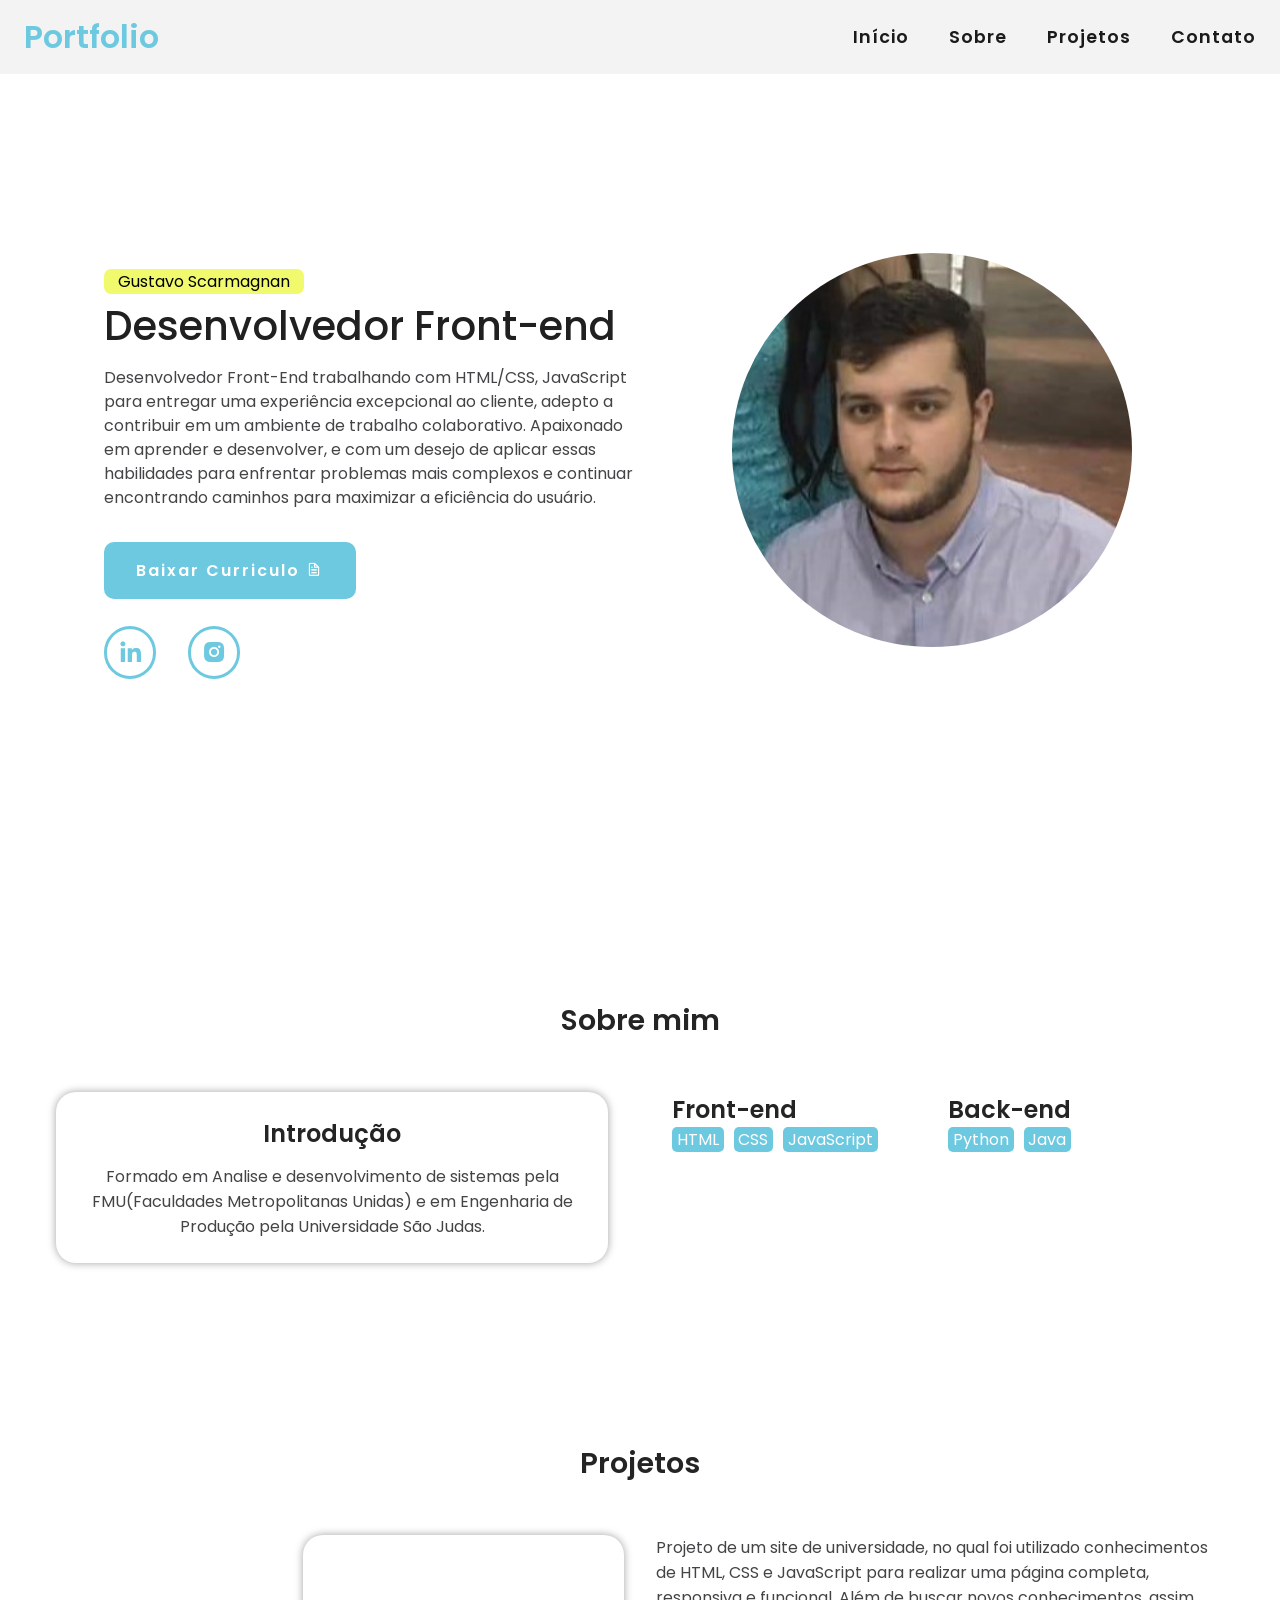
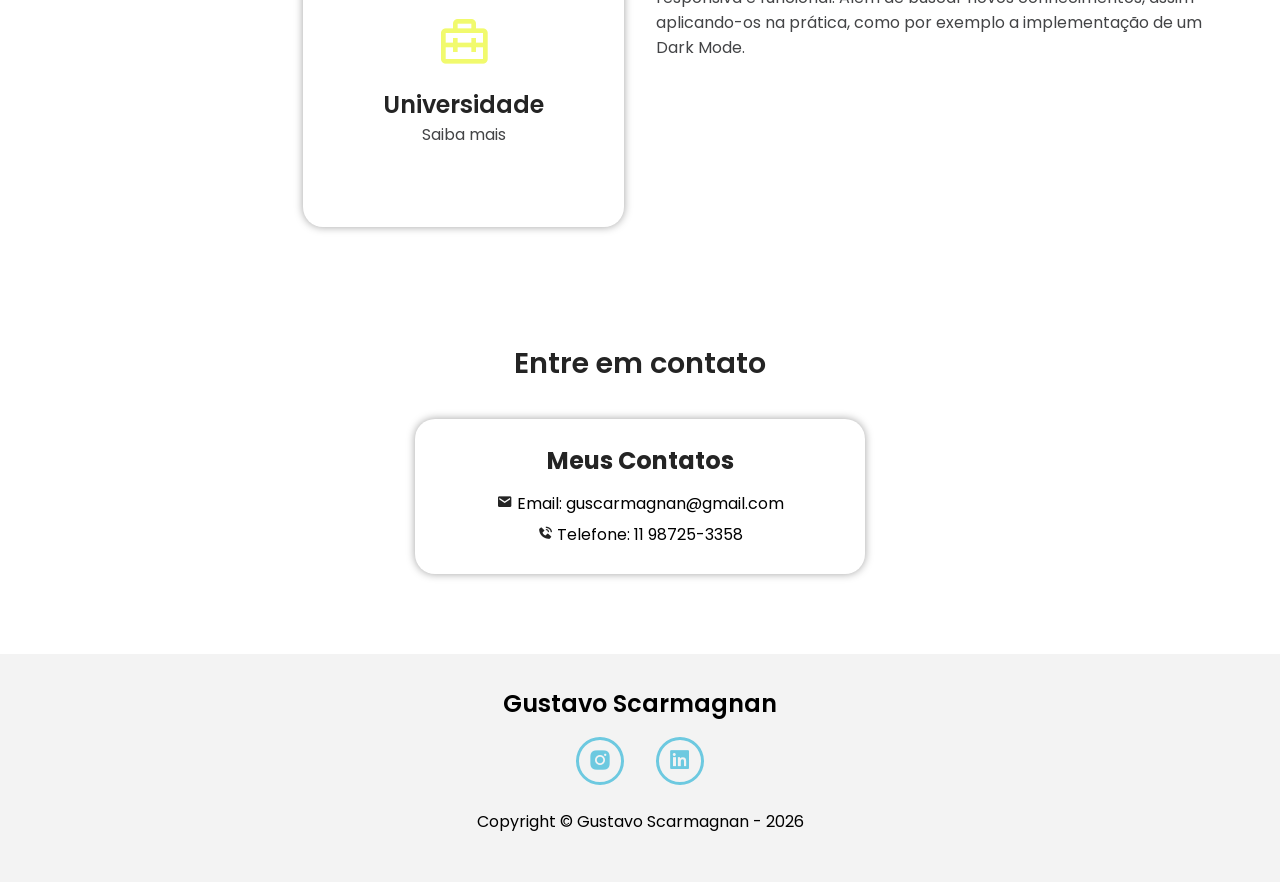
==== index.html @ de971dc3 "Add files via upload" ====
<!DOCTYPE html>
<html lang="en">
  <head>
    <meta charset="UTF-8" />
    <meta name="viewport" content="width=device-width, initial-scale=1.0" />
    <title>Portfolio</title>
    <link
      href="https://unpkg.com/boxicons@2.1.4/css/boxicons.min.css"
      rel="stylesheet"
    />
    <link rel="stylesheet" href="style.css" />
  </head>
  <body>
    <header class="header">
      <div class="logo-nav">
        <a href="#">Portfolio</a>
      </div>
      <div class="navigation">
        <ul class="nav-bar">
          <input type="checkbox" id="check" />
          <span class="menu">
            <li><a href="#home">Início</a></li>
            <li><a href="#about">Sobre</a></li>
            <li><a href="#projects">Projetos</a></li>
            <li><a href="#contact">Contato</a></li>

            <label for="check" class="close-menu"
              ><i class="bx bx-x-circle"></i
            ></label>
          </span>
          <label for="check" class="open-menu"
            ><i class="bx bx-menu"></i
          ></label>
        </ul>
      </div>
    </header>

    <section id="home" class="home">
      <div class="section_container">
        <div class="content">
          <div class="name">Gustavo Scarmagnan</div>
          <h2 class="title">
            Desenvolvedor <span class="wrap">Front-end</span>
          </h2>
          <p class="resume">
            Desenvolvedor Front-End trabalhando com HTML/CSS, JavaScript para
            entregar uma experiência excepcional ao cliente, adepto a contribuir
            em um ambiente de trabalho colaborativo. Apaixonado em aprender e
            desenvolver, e com um desejo de aplicar essas habilidades para
            enfrentar problemas mais complexos e continuar encontrando caminhos
            para maximizar a eficiência do usuário.
          </p>
          <div class="action-btn">
            <a
              href="misc/Gustavo Scarmagnan - Curriculo.pdf"
              download="Curriculo-Gustavo Scarmagnan"
              ><button class="cv-btn">
                Baixar Curriculo <i class="bx bx-file"></i></button
            ></a>
          </div>
          <div class="social-links">
            <div class="icon">
              <a
                href="https://www.linkedin.com/in/gustavo-scarmagnan-cassiano-1b5922148/"
                target="_blank"
                ><i class="bx bxl-linkedin"></i
              ></a>
            </div>
            <div class="icon">
              <a
                href="https://www.instagram.com/guscarmagnan/?hl=pt-br"
                target="_blank"
                ><i class="bx bxl-instagram-alt"></i
              ></a>
            </div>
          </div>
        </div>
        <div class="profile-pic">
          <img src="images/profile-pic.jpg" alt="Profile Pic" />
        </div>
      </div>
    </section>

    <section id="about" class="about">
      <div class="section-title">
        <h2>Sobre mim</h2>
      </div>
      <div class="section_container2">
        <div class="introduction">
          <div class="introduction-title">
            <h2>Introdução</h2>
          </div>
          <p class="introduction-p">
            Formado em Analise e desenvolvimento de sistemas pela FMU(Faculdades
            Metropolitanas Unidas) e em Engenharia de Produção pela Universidade
            São Judas.
          </p>
        </div>
        <div class="skills">
          <div class="skill-box">
            <div class="skills-header">
              <h2>Front-end</h2>
            </div>
            <div class="skills-list">
              <span>HTML</span>
              <span>CSS</span>
              <span class="span">JavaScript</span>
            </div>
          </div>
          <div class="skill-box">
            <div class="skills-header">
              <h2>Back-end</h2>
            </div>
            <div class="skills-list">
              <span>Python</span>
              <span>Java</span>
            </div>
          </div>
        </div>
      </div>
    </section>

    <section id="projects" class="projects">
      <div class="section-title">
        <h2>Projetos</h2>
      </div>
      <div class="section_container3">
        <div class="container1">
          <a href="university project/univesity.html" target="_blank">
            <button class="site-btn">
              <i class="bx bx-briefcase-alt-2"></i>
              <h2>Universidade</h2>
              <p>Saiba mais</p>
            </button>
          </a>
        </div>
        <div class="container-info">
          <p>
            Projeto de um site de universidade, no qual foi utilizado
            conhecimentos de HTML, CSS e JavaScript para realizar uma página
            completa, responsiva e funcional. Além de buscar novos
            conhecimentos, assim aplicando-os na prática, como por exemplo a
            implementação de um Dark Mode.
          </p>
        </div>
      </div>
    </section>

    <section id="contact" class="contact">
      <div class="section-title">
        <h2>Entre em contato</h2>
      </div>
      <div class="container-contact">
        <div class="contact-title">
          <h2>Meus Contatos</h2>
        </div>
        <div class="contact1">
          <p><i class="bx bxs-envelope"></i> Email: guscarmagnan@gmail.com</p>
          <p><i class="bx bxs-phone-call"></i> Telefone: 11 98725-3358</p>
        </div>
      </div>
    </section>

    <footer>
      <div class="footer-title">
        <h2>Gustavo Scarmagnan</h2>
      </div>
      <div class="footer-links">
        <a
          href="https://www.instagram.com/guscarmagnan/?hl=pt-br"
          target="_blank"
          ><i class="bx bxl-instagram-alt"></i
        ></a>
        <a
          href="https://www.linkedin.com/in/gustavo-scarmagnan-cassiano-1b5922148/"
          target="_blank"
          ><i class="bx bxl-linkedin-square"></i
        ></a>
      </div>
      <div class="footer-copy">
        <p>
          Copyright &copy; Gustavo Scarmagnan -
          <script>
            document.write(new Date().getFullYear());
          </script>
        </p>
      </div>
    </footer>
  </body>
</html>
---- style.css ----
@import url('https://fonts.googleapis.com/css2?family=Poppins:ital,wght@0,100;0,200;0,300;0,400;0,500;0,600;0,700;0,800;0,900;1,100;1,200;1,300;1,400;1,500;1,600;1,700;1,800;1,900&display=swap');

:root {
  --primary-color: #6dc9e0;
  --secondary-color:  rgb(241, 250, 109);
  --accent-color: #6dc9e0;
  --background-color: white;
  --background-color2: rgb(243, 243, 243);
  --text-color: #434446;
  --title-color: rgb(36, 36, 36);
  --shadow-box: 0px 0px 8px 0px rgba(0, 0, 0, 0.37);
}

* {
    font-family: 'Poppins', sans-serif;
    padding: 0;
    margin: 0;
    box-sizing: border-box;
}

header {
    padding: 0.8rem 1.5rem;
    align-items: center;
    justify-content: space-between;
    display: flex;
    width: 100%;
    z-index: 99;
    position: fixed;
    background-color: var(--background-color2);
    top: 0;
    left: 0;
}

.logo-nav a {
    font-size: 2rem;
    font-weight: 600;
    color: var(--primary-color);
    text-decoration: none;
    align-items: center;
    display: flex;
}

.nav-bar {
    display: flex;
    list-style: none;
}

.nav-bar a {
    position: relative;
    margin-left: 40px;
    text-decoration: none;
    color: rgb(26, 26, 26);
    font-size: 1.1rem;
    font-weight: 600;
    letter-spacing: 1px;
}

.nav-bar a::before {
    content: '';
    position: absolute;
    left: 0;
    bottom: -4px;
    width: 100%;
    height: 2px;
    background: black;
    border-radius: 5px;
    transform: scaleX(0);
    transform-origin: right;
    transition: transform .5s;
}

.nav-bar a:hover::before {
    transform-origin: left;
    transform: scaleX(1);
}

/* -------------------------------------HOME------------------------------------------ */

.home {
    background-color: var(--background-color);
}

.section_container {
    min-height: 100vh;
    margin: auto;
    padding: 1rem;
    display: grid;
    grid-template-columns: repeat(2, 1fr);
    max-width: 1200px;
}

.content {
    display: flex;
    flex-direction: column;
    justify-content: center;
    padding-left: 3rem;
    padding-top: 4rem;
}

.name {
    background-color: var(--secondary-color);
    display: flex;
    justify-content: center;
    border-radius: 7px;
    margin-bottom: 0.5rem;
    width: 200px;
}

.title {
    font-size: 2.5rem;
    font-weight: 500;
    line-height: 3rem;
    color: rgb(32, 32, 32);
    margin-bottom: 1rem;
}

.resume {
    line-height: 1.5rem;
    color: var(--text-color);
    margin-bottom: 2rem;
}

.action-btn button {
    font-size: 1rem;
    font-weight: 600;
    letter-spacing: 2px;
    padding: 1rem 2rem;
    outline: none;
    background-color: var(--primary-color);
    border: none;
    color: white;
    border-radius: 10px;
    transition: 0.3s;
    cursor: pointer;
}

.cv-btn:hover {
    background-color: var(--accent-color);
}

.social-links {
    padding: 1rem 0;
    display: flex;
    gap: 2rem;
}

.icon i {
    font-size: 1.7rem;
    border-radius: 50%;
    background-color: transparent;
    padding: 0.6rem;
    border: solid 3px var(--primary-color);
    color: var(--accent-color);
    margin-top: 0.7rem;
    transition: ease-in-out 0.2s;
}

.icon i:hover {
    transform: scale(1.1);
    background-color: var(--primary-color);
    color: white;
}

.profile-pic {
    display: grid;
    place-items: center;
}

.profile-pic img {
    width: min(25rem, 90%);
    border-radius: 100%;
}

.menu {
    display: flex;
    align-items: center;
}

.open-menu, .close-menu {
    position: absolute;
    color: rgb(51, 51, 51);
    cursor: pointer;
    font-size: 2.5rem;
    display: none;
}

.open-menu {
    display: flex;
    margin-top: 30px;
    margin-left: -40px;
    transform: translateY(-50%);
    align-items: center;
    display: none;
}

.close-menu {
    top: 6px;
    right: 25px;
}

#check {
    display: none;
}

/* -------------------------------------ABOUT------------------------------------------ */

.about {
    background-color: var(--background-color);
    padding-bottom: 4rem;
}

.section-title h2 {
    font-size: 1.8rem;
    font-weight: 600;
    line-height: 3rem;
    color: var(--title-color);
    margin-bottom: 2rem;
    display: flex;
    justify-content: center;
    padding-top: 6rem;
}

.section_container2 {
    margin: auto;
    padding: 1rem;
    display: grid;
    grid-template-columns: repeat(2, 1fr);
    gap: 4rem;
    max-width: 1200px;
}

.introduction {
    padding: 1.5rem;
    border-radius: 20px;
    background-color: transparent;
    box-shadow: var(--shadow-box);
}

.introduction-title h2 {
    display: flex;
    justify-content: center;
    padding-bottom: 0.8rem;
    color: var(--title-color);
    font-weight: 600;
}

.introduction-p {
    color: var(--text-color);
    display: flex;
    justify-content: center;
    text-align: center;
}

.skills {
    display: grid;
    grid-template-columns: repeat(2, 1fr);
}

.skills-header h2 {
    color: var(--title-color);
    font-weight: 600;
}

.skills-list {
    display: flex;
    flex-wrap: wrap;
    gap: 10px;
}

.skills-list span {
    background-color: var(--primary-color);
    border-radius: 5px;
    padding: 0 0.3rem;
    color: white;
}

/* -------------------------------------PROJECTS------------------------------------------ */

.projects {
    background-color: var(--background-color);
}

.section_container3 {
    margin: auto;
    padding: 1rem;
    display: grid;
    grid-template-columns: repeat(2, 1fr);
    max-width: 1200px;
    gap: 2rem;
}

.container1 {
    display: flex;
    justify-content: right;
}

.container1 button {
    padding: 5rem;
    border-radius: 20px;
    background-color: transparent;
    box-shadow: var(--shadow-box);
    border: none;
    cursor: pointer;
    text-decoration: none;
    transition: 0.3s;
}

.site-btn:hover {
    background-color: var(--background-color2);
}

.container1 i {
    color: var(--secondary-color);
    font-size: 3.5rem;
    display: flex;
    justify-content: center;
}

.container1 h2 {
    color: var(--title-color);
    font-size: 1.5rem;
    font-weight: 600;
    display: flex;
    justify-content: center;
    padding-top: 1rem;
}

.container1 p {
    text-decoration: none;
    color: var(--text-color);
    font-size: 1rem;
    display: flex;
    justify-content: center;
}

.container-info h2 {
    padding-bottom: 0.5rem;
    color: var(--title-color);
    font-weight: 600;
}

.container-info p {
    color: var(--text-color);
}

/* -------------------------------------CONTACT------------------------------------------ */

.contact {
    background-color: var(--background-color);
    padding-bottom: 5rem;
}

.container-contact {
    padding: 1.5rem;
    border-radius: 20px;
    background-color: transparent;
    box-shadow: var(--shadow-box);
    justify-content: center;
    align-items: center;
    width: 450px;
    margin: auto;
}

.contact-title {
    display: flex;
    justify-content: center;
    align-items: center;
    padding-bottom: 0.6rem;
    color: var(--title-color);
}

.contact1 p {
    padding: 0.2rem;
    text-align: center;
}

.contact1 i {
    color: var(--title-color);
}

/* -------------------------------------FOOTER------------------------------------------ */

footer {
    background-color: var(--background-color2);
}

.footer-title {
    justify-content: center;
    display: flex;
    padding-top: 2rem;
    padding-bottom: 1rem;
}

.footer-title h2 {
    font-weight: 600;
}

.footer-links {
    display: flex;
    justify-content: center;
    gap: 2rem;
    padding-bottom: 1.5rem;
}

.footer-links i {
    font-size: 1.6rem;
    border-radius: 50%;
    background-color: transparent;
    padding: 0.5rem;
    border: solid 3px var(--primary-color);
    color: var(--accent-color);
    transition: ease-in-out 0.2s;
}

.footer-links i:hover {
    transform: scale(1.1);
    background-color: var(--primary-color);
    color: white;
}

.footer-copy {
    display: flex;
    justify-content: center;
    padding-bottom: 3rem;
}

@media (width < 1151px) {

    .wrap {
        text-wrap: nowrap;
    }

}

@media (width < 1000px) {

    .section_container {
        display: flex;
        flex-direction: row;
        flex-wrap: wrap-reverse;
        padding: 8rem 1rem 5rem 1rem;
        text-align: center;
        justify-content: center;
    }

    img {
        flex: 0 0 50%;
    }

    .action__btn {
        margin: auto;
      }

    .social-links {
        margin: auto;
    }

    .name {
        margin: auto;
    }

    .title {
        padding-top: 1rem;
    }

    .wrap {
        text-wrap: nowrap;
    }

    .section_container2 {
        display: flex;
        flex-direction: row;
        flex-wrap: wrap;
        align-items: center;
        text-align: center;
        justify-content: center;
    }

    .skill-box {
        margin-left: 10px;
        margin-right: 10px;
    }

    .skills-list {
        display: flex;
        justify-content: center;
        align-items: center;
        text-align: center;
    }

    .skills-header h2 {
        text-wrap: nowrap;
    }

    .resume {
        padding: 0 4rem;
    }

    .introduction {
        width: 85%;
    }

    .content {
        padding-left: 0;
    }

}

@media (width < 750px) {

    .menu {
        flex-direction: column;
        align-items: center;
        justify-content: center;
        width: 100%;
        height: 100vh;
        position: fixed;
        top: 0px;
        right: -100%;
        z-index: 100;
        background-color: var(--background-color);
        transition: all 0.6s ease-in-out;
    }

    .menu li {
        margin-top: 40px;
    }

    .menu li a {
        padding: 10px;
    }

    .open-menu, .close-menu {
        display: block;
    }
    
    .open-menu {
        margin-right: 1px;
        top: 6px;
    }

    #check:checked ~ .menu {
        right: 0;
    }

    .nav-bar a::before {
        background: #a855f7;
    }

    .section_container3 {
        display: flex;
        flex-direction: row;
        text-align: center;
        justify-content: center;
    }

    .container1 button {
        padding: 1rem;
    }

    .container1 i {
        font-size: 2.5rem;
    }
    
    .container1 h2 {
        font-size: 1.5rem;
        padding-top: 1rem;
    }
    
    .container1 p {
        font-size: 0.9rem;
    }
    

    .container-contact {
            width: 80%;
    }

}

@media (width < 500px) {

    .section_container3 {
        display: flex;
        flex-direction: row;
        text-align: center;
        justify-content: center;
        flex-wrap: wrap;
    }
}
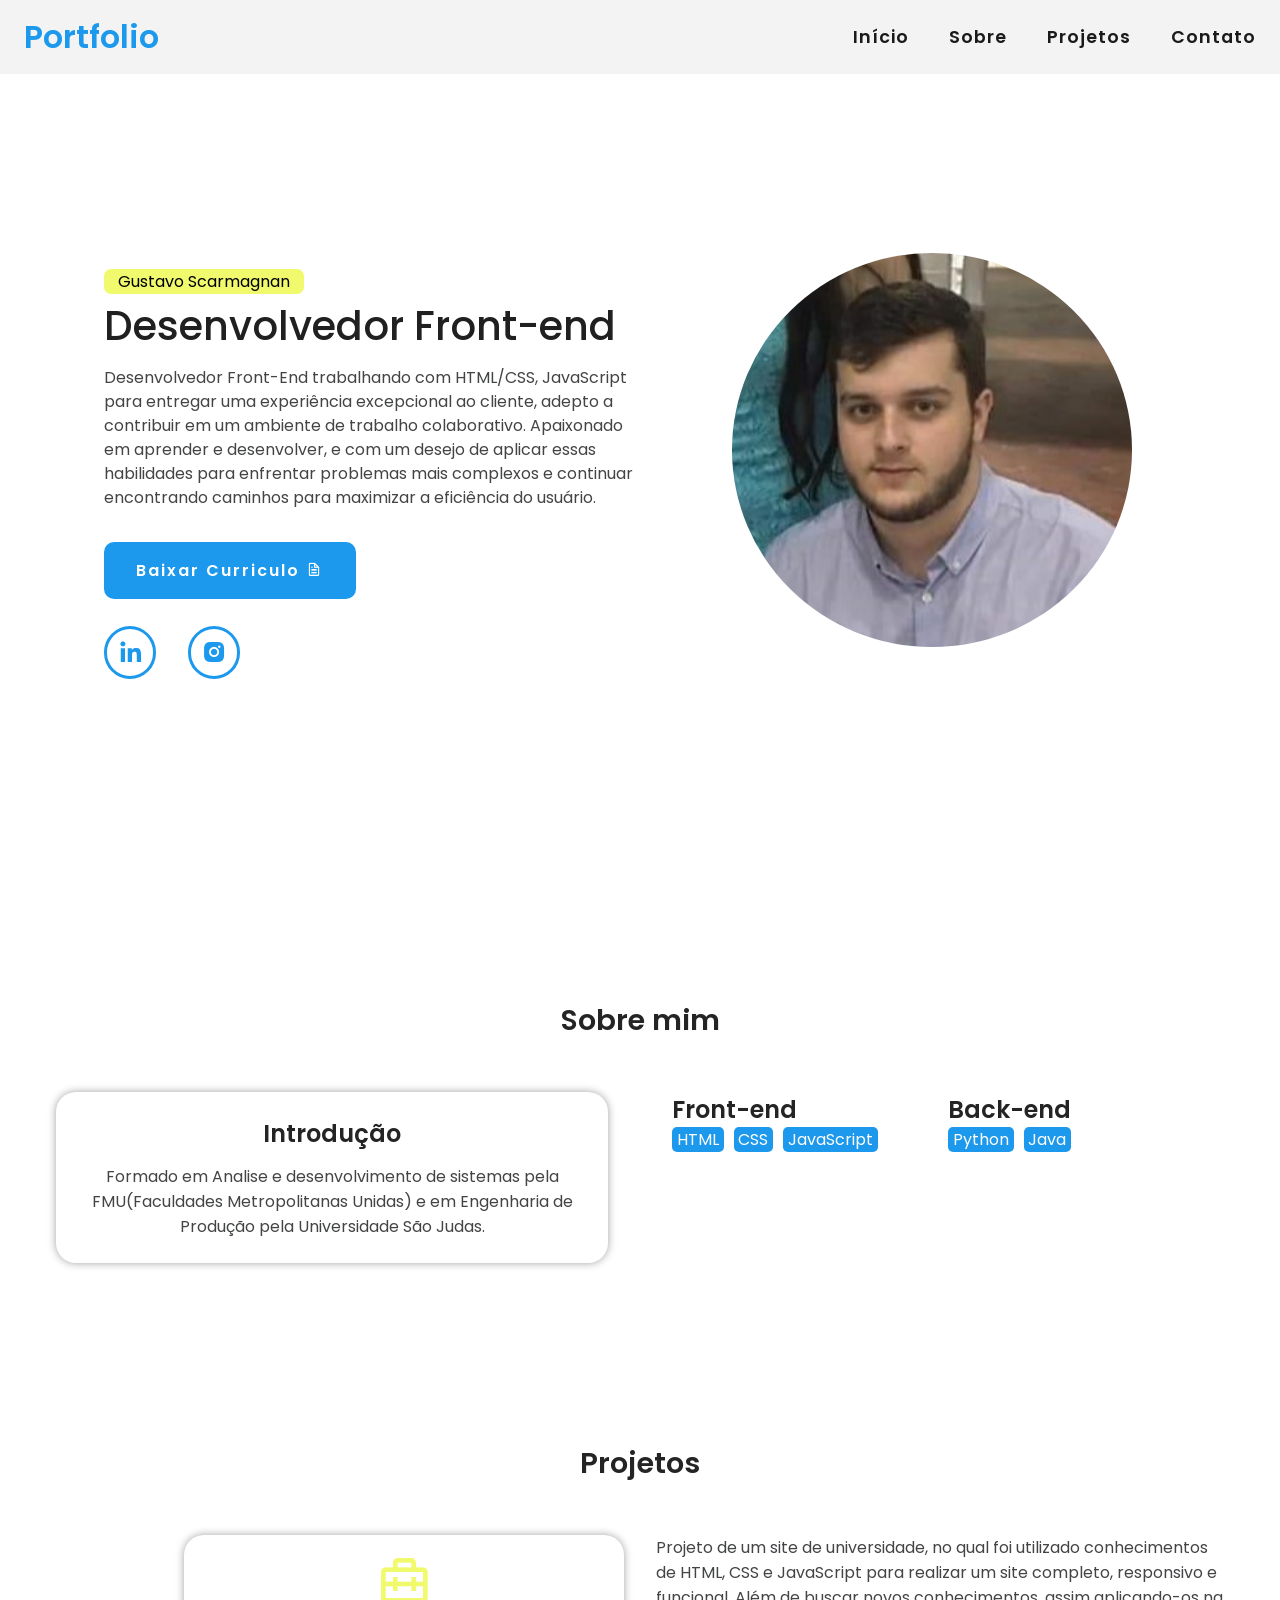
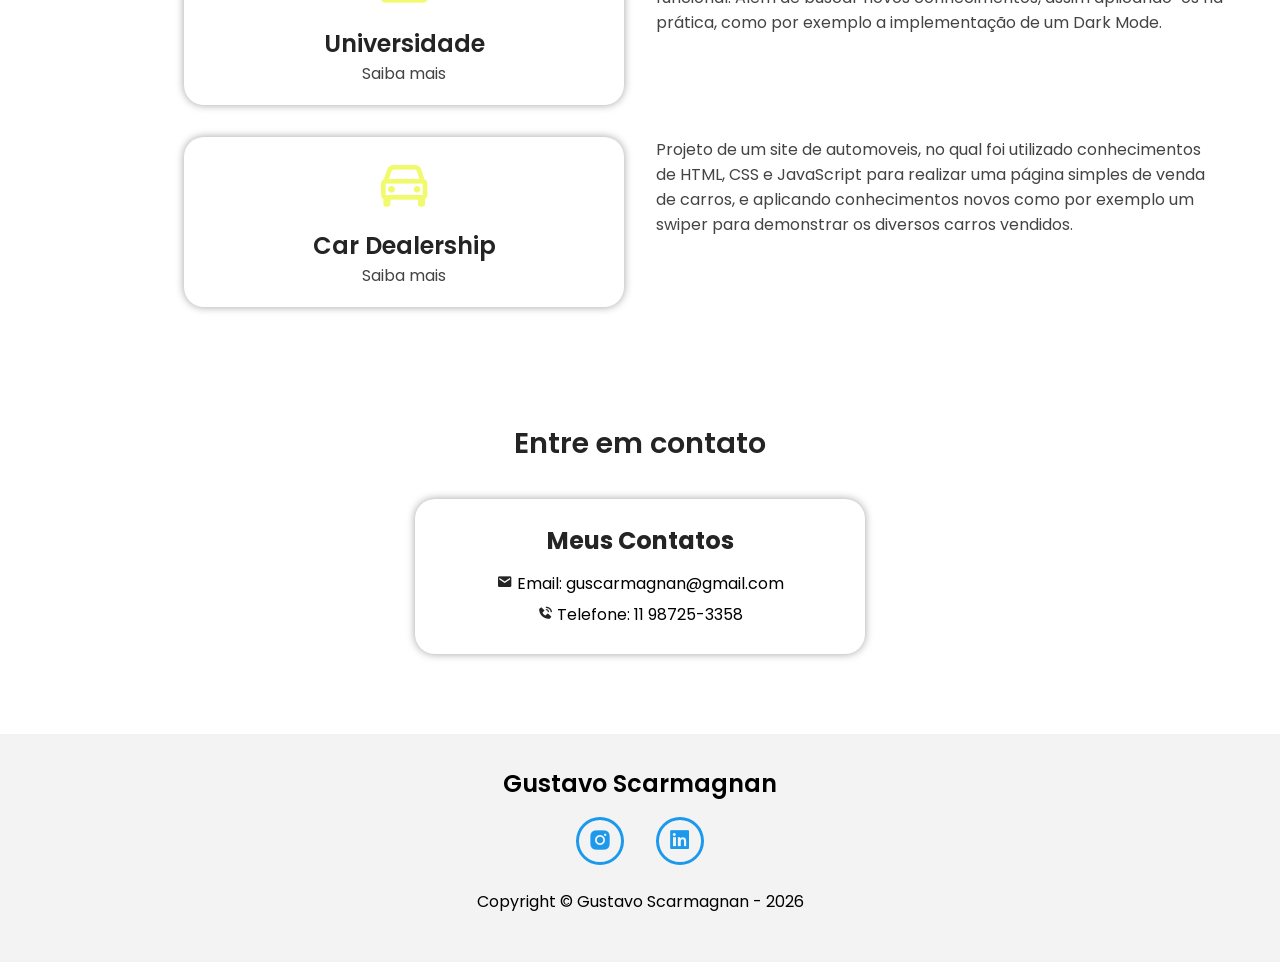
==== commit 88d3240c: "Add files via upload" ====
--- a/index.html
+++ b/index.html
@@ -52,7 +52,7 @@
           </p>
           <div class="action-btn">
             <a
-              href="misc/Gustavo Scarmagnan - Curriculo.pdf"
+              href="misc/Gustavo Scarmagnan - curriculo.pdf"
               download="Curriculo-Gustavo Scarmagnan"
               ><button class="cv-btn">
                 Baixar Curriculo <i class="bx bx-file"></i></button
@@ -126,7 +126,10 @@
       </div>
       <div class="section_container3">
         <div class="container1">
-          <a href="university project/univesity.html" target="_blank">
+          <a
+            href="https://gustavoscarmagnan.github.io/Universidade/"
+            target="_blank"
+          >
             <button class="site-btn">
               <i class="bx bx-briefcase-alt-2"></i>
               <h2>Universidade</h2>
@@ -137,10 +140,30 @@
         <div class="container-info">
           <p>
             Projeto de um site de universidade, no qual foi utilizado
-            conhecimentos de HTML, CSS e JavaScript para realizar uma página
-            completa, responsiva e funcional. Além de buscar novos
+            conhecimentos de HTML, CSS e JavaScript para realizar um site
+            completo, responsivo e funcional. Além de buscar novos
             conhecimentos, assim aplicando-os na prática, como por exemplo a
             implementação de um Dark Mode.
+          </p>
+        </div>
+        <div class="container1">
+          <a
+            href="https://gustavoscarmagnan.github.io/Cardealership/"
+            target="_blank"
+          >
+            <button class="site-btn">
+              <i class="bx bx-car"></i>
+              <h2>Car Dealership</h2>
+              <p>Saiba mais</p>
+            </button>
+          </a>
+        </div>
+        <div class="container-info">
+          <p>
+            Projeto de um site de automoveis, no qual foi utilizado
+            conhecimentos de HTML, CSS e JavaScript para realizar uma página
+            simples de venda de carros, e aplicando conhecimentos novos como por
+            exemplo um swiper para demonstrar os diversos carros vendidos.
           </p>
         </div>
       </div>
--- a/style.css
+++ b/style.css
@@ -1,9 +1,9 @@
 @import url('https://fonts.googleapis.com/css2?family=Poppins:ital,wght@0,100;0,200;0,300;0,400;0,500;0,600;0,700;0,800;0,900;1,100;1,200;1,300;1,400;1,500;1,600;1,700;1,800;1,900&display=swap');
 
 :root {
-  --primary-color: #6dc9e0;
+  --primary-color: #1c99ec;
   --secondary-color:  rgb(241, 250, 109);
-  --accent-color: #6dc9e0;
+  --accent-color: #1069a5;
   --background-color: white;
   --background-color2: rgb(243, 243, 243);
   --text-color: #434446;
@@ -150,7 +150,7 @@
     background-color: transparent;
     padding: 0.6rem;
     border: solid 3px var(--primary-color);
-    color: var(--accent-color);
+    color: var(--primary-color);
     margin-top: 0.7rem;
     transition: ease-in-out 0.2s;
 }
@@ -295,7 +295,8 @@
 }
 
 .container1 button {
-    padding: 5rem;
+    height: 170px;
+    width: 440px;
     border-radius: 20px;
     background-color: transparent;
     box-shadow: var(--shadow-box);
@@ -408,7 +409,7 @@
     background-color: transparent;
     padding: 0.5rem;
     border: solid 3px var(--primary-color);
-    color: var(--accent-color);
+    color: var(--primary-color);
     transition: ease-in-out 0.2s;
 }
 
@@ -503,6 +504,12 @@
     .content {
         padding-left: 0;
     }
+
+    .container1 button {
+        height: 170px;
+        width: 240px;
+    }
+
 
 }
 
@@ -544,18 +551,23 @@
     }
 
     .nav-bar a::before {
-        background: #a855f7;
+        background: black
     }
 
     .section_container3 {
         display: flex;
-        flex-direction: row;
+        flex-direction: column;
         text-align: center;
         justify-content: center;
     }
 
+    .container1 {
+        display: flex;
+        justify-content: center;
+    }
+
     .container1 button {
-        padding: 1rem;
+        width: 420px;
     }
 
     .container1 i {
@@ -574,6 +586,10 @@
 
     .container-contact {
             width: 80%;
+    }
+
+    .container-info {
+        padding-bottom: 3rem;
     }
 
 }
